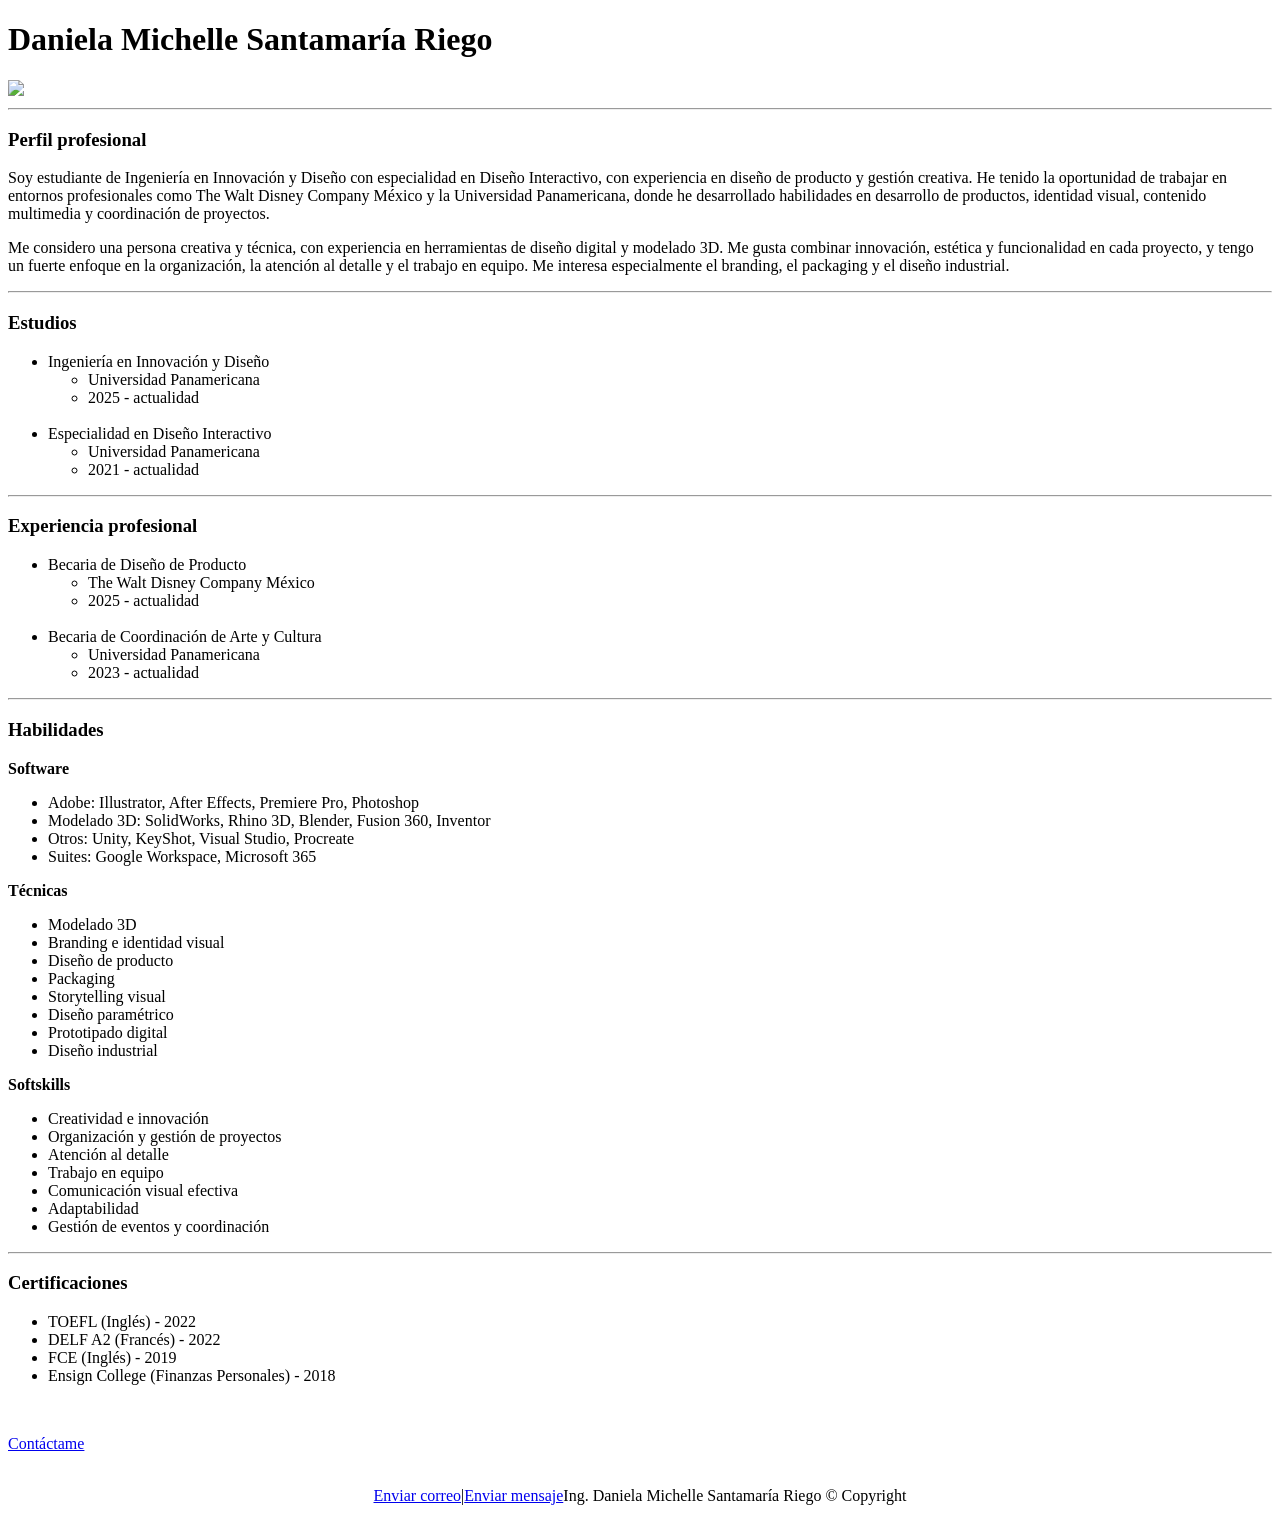
==== index.html @ 4fd10685 "Rename perfil.html to index.html" ====
<!DOCTYPE html>
<html lang="en">
<head>
    <meta charset="UTF-8">
    <meta name="viewport" content="width=device-width, initial-scale=1.0">
    <title>Document</title>
</head>

<body style="font-family:Poppins;">
    <h1>Daniela Michelle Santamaría Riego</h1>
    <img src="https://www.thiings.co/_next/image?url=https%3A%2F%2Flftz25oez4aqbxpq.public.blob.vercel-storage.com%2Fimage-yR5FxgS0r7ekQxBGBYehmvMs0rKMB7.png&w=500&q=75" style="width: 25%;">
    <hr>
    <h3>Perfil profesional</h3>
    <p>Soy estudiante de Ingeniería en Innovación y Diseño con especialidad en Diseño Interactivo, con experiencia en diseño de producto y gestión creativa. He tenido la oportunidad de trabajar en entornos profesionales como The Walt Disney Company México y la Universidad Panamericana, donde he desarrollado habilidades en desarrollo de productos, identidad visual, contenido multimedia y coordinación de proyectos.</p>
    <p>Me considero una persona creativa y técnica, con experiencia en herramientas de diseño digital y modelado 3D. Me gusta combinar innovación, estética y funcionalidad en cada proyecto, y tengo un fuerte enfoque en la organización, la atención al detalle y el trabajo en equipo. Me interesa especialmente el branding, el packaging y el diseño industrial.</p>
    <hr>
    <h3><strong>Estudios</strong></h3>
    <ul>
        <li>Ingeniería en Innovación y Diseño</li>
        <ul>
            <li>Universidad Panamericana</li>
            <li>2025 - actualidad</li>
        </ul>
        <br>
        <li>Especialidad en Diseño Interactivo</li>
        <ul>
            <li>Universidad Panamericana</li>
            <li>2021 - actualidad</li>
        </ul>
    </ul>
    <hr>
    <h3><strong>Experiencia profesional</strong></h3>
    <ul>
        <li>Becaria de Diseño de Producto</li>
        <ul>
            <li>The Walt Disney Company México</li>
            <li>2025 - actualidad</li>
        </ul>
        <br>
        <li>Becaria de Coordinación de Arte y Cultura</li>
        <ul>
            <li>Universidad Panamericana</li>
            <li>2023 - actualidad</li>
        </ul>
    </ul>
    <hr>
    <h3><strong>Habilidades</strong></h3>
    <p><strong>Software</strong></p>
    <ul>
        <li>Adobe: Illustrator, After Effects, Premiere Pro, Photoshop</li>
        <li>Modelado 3D: SolidWorks, Rhino 3D, Blender, Fusion 360, Inventor</li>
        <li>Otros: Unity, KeyShot, Visual Studio, Procreate</li>
        <li>Suites: Google Workspace, Microsoft 365</li>
    </ul>
    <p><strong>Técnicas</strong></p>
    <ul>
        <li>Modelado 3D</li>
        <li>Branding e identidad visual</li>
        <li>Diseño de producto</li>
        <li>Packaging</li>
        <li>Storytelling visual</li>
        <li>Diseño paramétrico</li>
        <li>Prototipado digital</li>
        <li>Diseño industrial</li>
    </ul>
    <p><strong>Softskills</strong></p>
    <ul>
        <li>Creatividad e innovación</li>
        <li>Organización y gestión de proyectos</li>
        <li>Atención al detalle</li>
        <li>Trabajo en equipo</li>
        <li>Comunicación visual efectiva</li>
        <li>Adaptabilidad</li>
        <li>Gestión de eventos y coordinación</li>
    </ul>
    <hr>
    <h3><strong>Certificaciones</strong></h3>
    <ul>
        <li>TOEFL (Inglés) - 2022</li>
        <li>DELF A2 (Francés) - 2022</li>
        <li>FCE (Inglés) - 2019</li>
        <li>Ensign College (Finanzas Personales) - 2018</li>
    </ul>
    <br><p></p><a href="formulario.html">Contáctame</a><br>
    <br>
<footer style="display:flex;justify-content: center;align-items: center">

    <a href="mailto:danielaa.santamaria@outlook.com">Enviar correo</a>
    <p>|</p>
    <a href="https://wa.me/5540803708">Enviar mensaje</a><br>
    <label>Ing. Daniela Michelle Santamaría Riego © Copyright</label>

</footer>
    
</body>
</html>
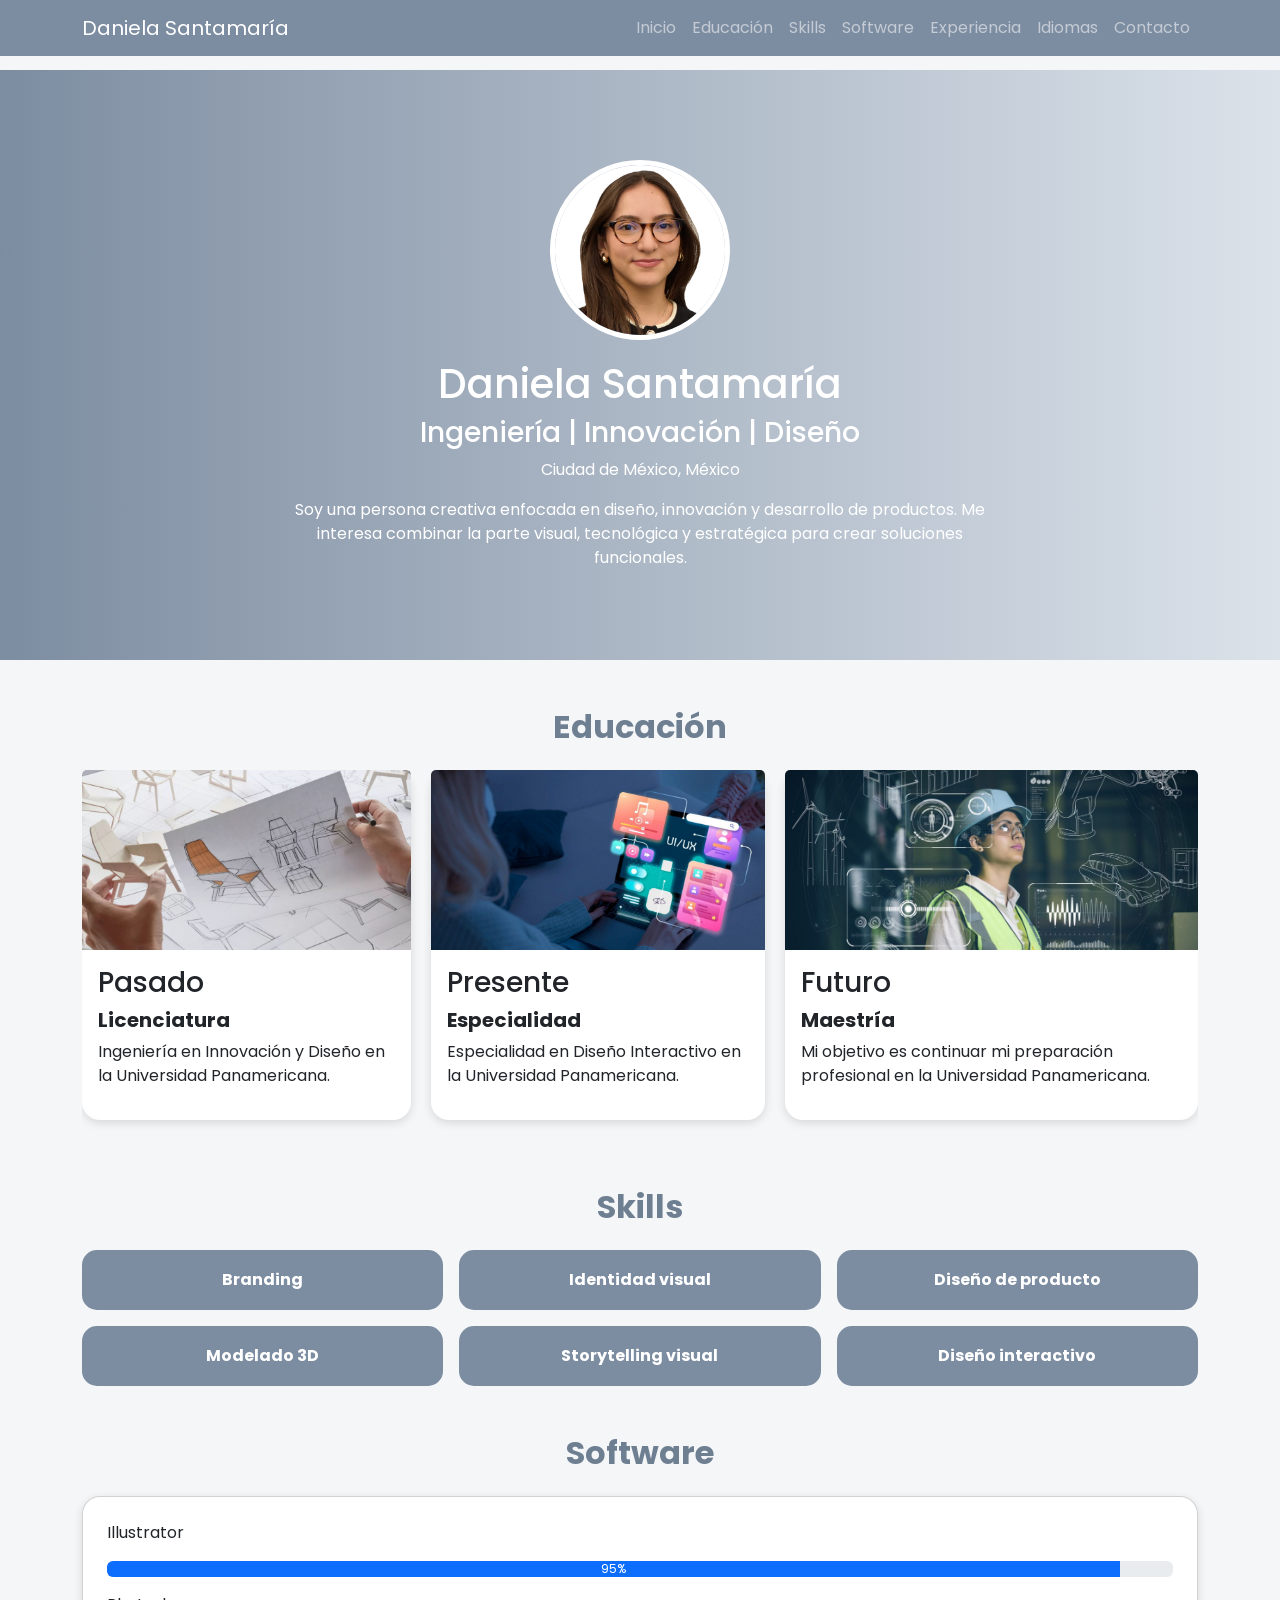
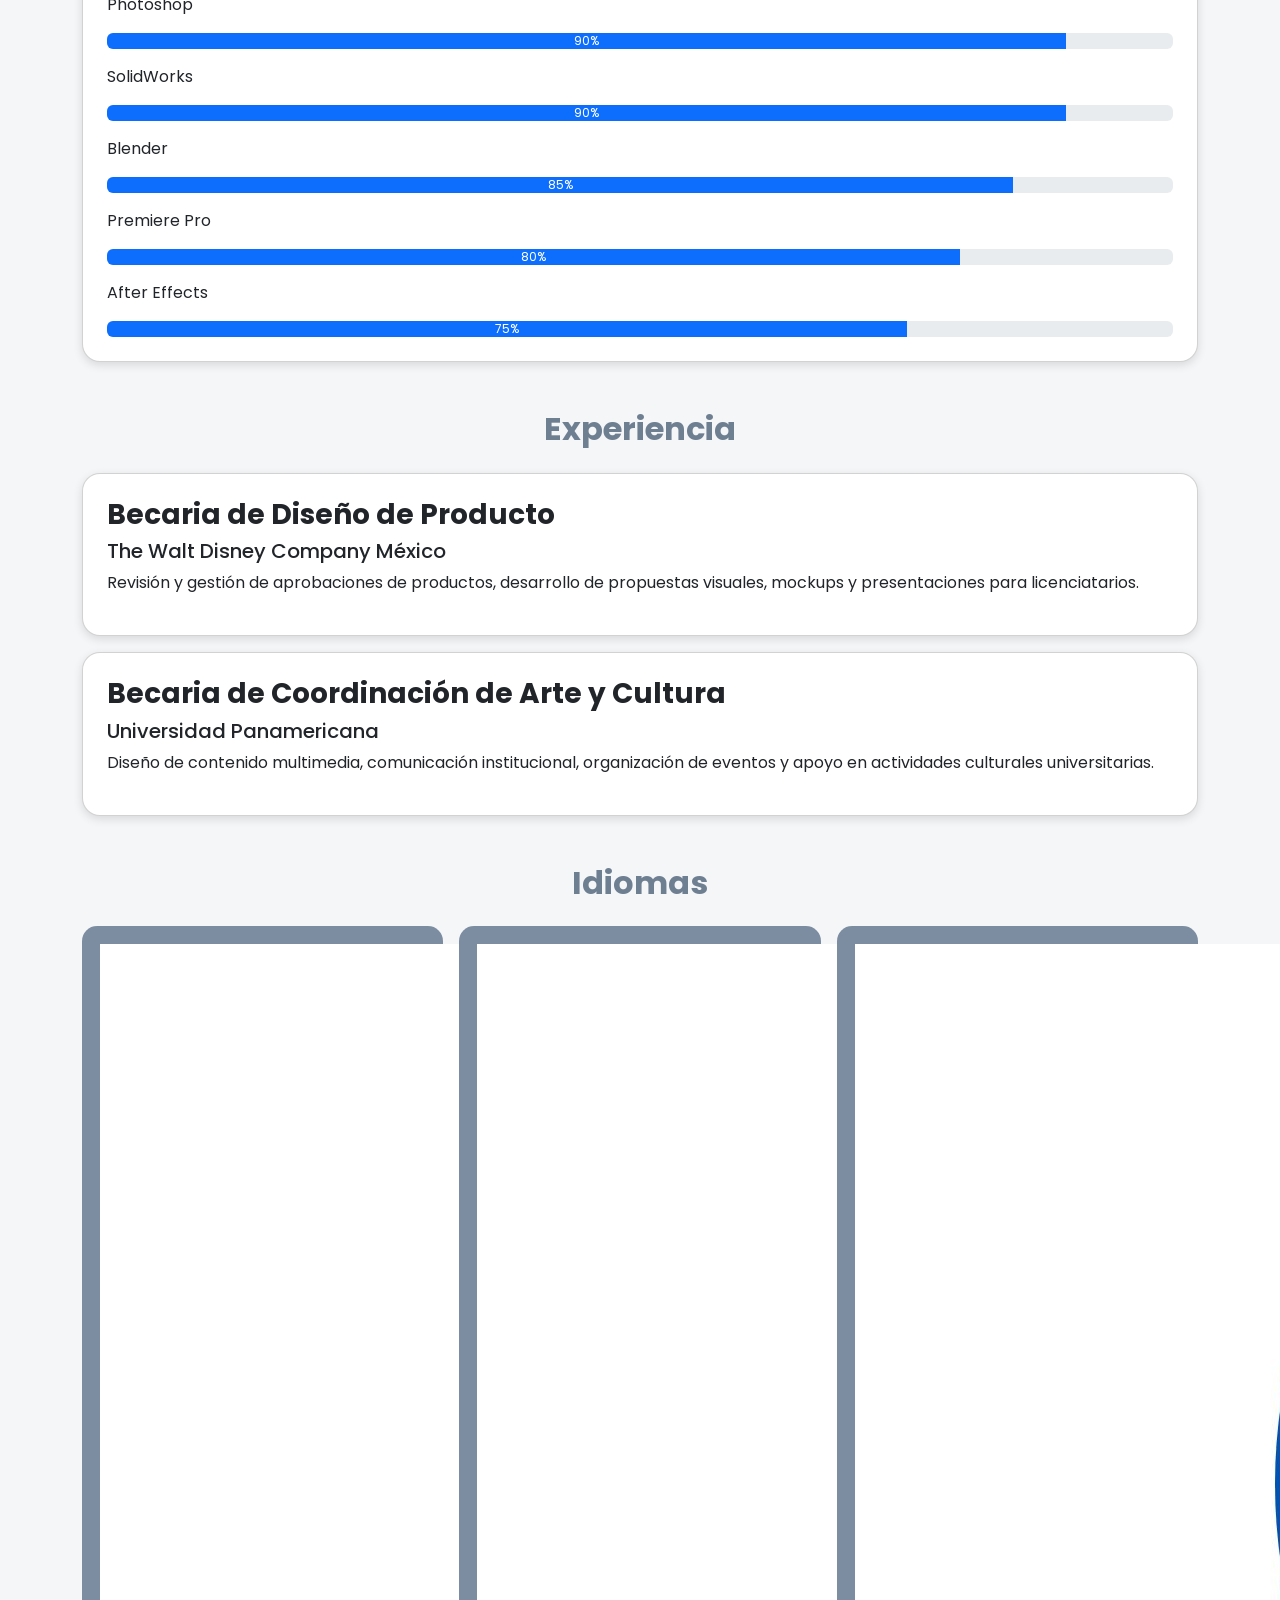
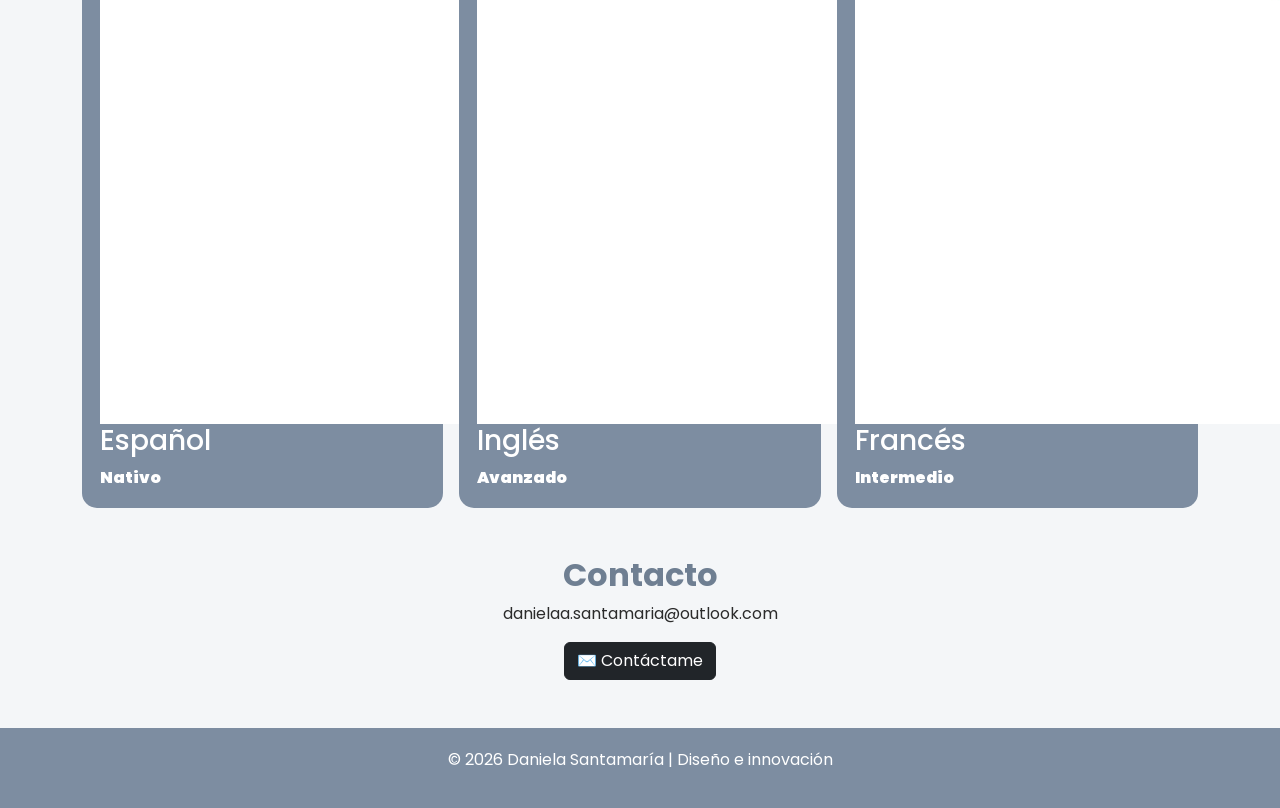
==== commit dee9988a: "Add files via upload" ====
--- a/index.html
+++ b/index.html
@@ -1,96 +1,208 @@
 <!DOCTYPE html>
-<html lang="en">
+<html lang="es">
 <head>
     <meta charset="UTF-8">
     <meta name="viewport" content="width=device-width, initial-scale=1.0">
-    <title>Document</title>
+    <title>Daniela Santamaría | Perfil Personal</title>
+
+    <link href="https://cdn.jsdelivr.net/npm/bootstrap@5.3.3/dist/css/bootstrap.min.css" rel="stylesheet">
+    <link href="https://fonts.googleapis.com/css2?family=Poppins:wght@300;400;600;700&display=swap" rel="stylesheet">
+    <link rel="stylesheet" href="style.css">
 </head>
 
-<body style="font-family:Poppins;">
-    <h1>Daniela Michelle Santamaría Riego</h1>
-    <img src="https://www.thiings.co/_next/image?url=https%3A%2F%2Flftz25oez4aqbxpq.public.blob.vercel-storage.com%2Fimage-yR5FxgS0r7ekQxBGBYehmvMs0rKMB7.png&w=500&q=75" style="width: 25%;">
-    <hr>
-    <h3>Perfil profesional</h3>
-    <p>Soy estudiante de Ingeniería en Innovación y Diseño con especialidad en Diseño Interactivo, con experiencia en diseño de producto y gestión creativa. He tenido la oportunidad de trabajar en entornos profesionales como The Walt Disney Company México y la Universidad Panamericana, donde he desarrollado habilidades en desarrollo de productos, identidad visual, contenido multimedia y coordinación de proyectos.</p>
-    <p>Me considero una persona creativa y técnica, con experiencia en herramientas de diseño digital y modelado 3D. Me gusta combinar innovación, estética y funcionalidad en cada proyecto, y tengo un fuerte enfoque en la organización, la atención al detalle y el trabajo en equipo. Me interesa especialmente el branding, el packaging y el diseño industrial.</p>
-    <hr>
-    <h3><strong>Estudios</strong></h3>
-    <ul>
-        <li>Ingeniería en Innovación y Diseño</li>
-        <ul>
-            <li>Universidad Panamericana</li>
-            <li>2025 - actualidad</li>
-        </ul>
-        <br>
-        <li>Especialidad en Diseño Interactivo</li>
-        <ul>
-            <li>Universidad Panamericana</li>
-            <li>2021 - actualidad</li>
-        </ul>
-    </ul>
-    <hr>
-    <h3><strong>Experiencia profesional</strong></h3>
-    <ul>
-        <li>Becaria de Diseño de Producto</li>
-        <ul>
-            <li>The Walt Disney Company México</li>
-            <li>2025 - actualidad</li>
-        </ul>
-        <br>
-        <li>Becaria de Coordinación de Arte y Cultura</li>
-        <ul>
-            <li>Universidad Panamericana</li>
-            <li>2023 - actualidad</li>
-        </ul>
-    </ul>
-    <hr>
-    <h3><strong>Habilidades</strong></h3>
-    <p><strong>Software</strong></p>
-    <ul>
-        <li>Adobe: Illustrator, After Effects, Premiere Pro, Photoshop</li>
-        <li>Modelado 3D: SolidWorks, Rhino 3D, Blender, Fusion 360, Inventor</li>
-        <li>Otros: Unity, KeyShot, Visual Studio, Procreate</li>
-        <li>Suites: Google Workspace, Microsoft 365</li>
-    </ul>
-    <p><strong>Técnicas</strong></p>
-    <ul>
-        <li>Modelado 3D</li>
-        <li>Branding e identidad visual</li>
-        <li>Diseño de producto</li>
-        <li>Packaging</li>
-        <li>Storytelling visual</li>
-        <li>Diseño paramétrico</li>
-        <li>Prototipado digital</li>
-        <li>Diseño industrial</li>
-    </ul>
-    <p><strong>Softskills</strong></p>
-    <ul>
-        <li>Creatividad e innovación</li>
-        <li>Organización y gestión de proyectos</li>
-        <li>Atención al detalle</li>
-        <li>Trabajo en equipo</li>
-        <li>Comunicación visual efectiva</li>
-        <li>Adaptabilidad</li>
-        <li>Gestión de eventos y coordinación</li>
-    </ul>
-    <hr>
-    <h3><strong>Certificaciones</strong></h3>
-    <ul>
-        <li>TOEFL (Inglés) - 2022</li>
-        <li>DELF A2 (Francés) - 2022</li>
-        <li>FCE (Inglés) - 2019</li>
-        <li>Ensign College (Finanzas Personales) - 2018</li>
-    </ul>
-    <br><p></p><a href="formulario.html">Contáctame</a><br>
-    <br>
-<footer style="display:flex;justify-content: center;align-items: center">
-
-    <a href="mailto:danielaa.santamaria@outlook.com">Enviar correo</a>
-    <p>|</p>
-    <a href="https://wa.me/5540803708">Enviar mensaje</a><br>
-    <label>Ing. Daniela Michelle Santamaría Riego © Copyright</label>
-
+<body>
+
+<header>
+    <nav class="navbar navbar-expand-lg navbar-dark fixed-top">
+        <div class="container">
+            <a class="navbar-brand" href="#inicio">Daniela Santamaría</a>
+
+            <button class="navbar-toggler" type="button" data-bs-toggle="collapse" data-bs-target="#menu">
+                <span class="navbar-toggler-icon"></span>
+            </button>
+
+            <div class="collapse navbar-collapse" id="menu">
+                <ul class="navbar-nav ms-auto">
+                    <li class="nav-item"><a class="nav-link" href="#inicio">Inicio</a></li>
+                    <li class="nav-item"><a class="nav-link" href="#trayectoria">Educación</a></li>
+                    <li class="nav-item"><a class="nav-link" href="#skills">Skills</a></li>
+                    <li class="nav-item"><a class="nav-link" href="#software">Software</a></li>
+                    <li class="nav-item"><a class="nav-link" href="#experiencia">Experiencia</a></li>
+                    <li class="nav-item"><a class="nav-link" href="#idiomas">Idiomas</a></li>
+                    <li class="nav-item"><a class="nav-link" href="#contacto">Contacto</a></li>
+                </ul>
+            </div>
+        </div>
+    </nav>
+</header>
+
+<main>
+
+    <section id="inicio" class="hero">
+        <div class="container text-center">
+            <img src="foto.JPEG" alt="Foto de Daniela Santamaría" class="foto-perfil">
+
+            <h1>Daniela Santamaría</h1>
+            <h3>Ingeniería | Innovación | Diseño</h3>
+            <p>Ciudad de México, México</p>
+
+            <p class="intro">
+                Soy una persona creativa enfocada en diseño, innovación y desarrollo de productos.
+                Me interesa combinar la parte visual, tecnológica y estratégica para crear soluciones funcionales.
+            </p>
+        </div>
+    </section>
+
+    <section id="trayectoria" class="container my-5">
+        <h2 class="text-center mb-4">Educación</h2>
+
+        <div class="scroll-horizontal">
+            <article class="card tarjeta">
+                <img src="pasado.jpg" class="card-img-top" alt="Licenciatura">
+                <div class="card-body">
+                    <h3>Pasado</h3>
+                    <h5><strong>Licenciatura</strong></h5>
+                    <p>Ingeniería en Innovación y Diseño en la Universidad Panamericana.</p>
+                </div>
+            </article>
+
+            <article class="card tarjeta">
+                <img src="presente.jpg" class="card-img-top" alt="Especialidad">
+                <div class="card-body">
+                    <h3>Presente</h3>
+                    <h5><strong>Especialidad</strong></h5>
+                    <p>Especialidad en Diseño Interactivo en la Universidad Panamericana.</p>
+                </div>
+            </article>
+
+            <article class="card tarjeta">
+                <img src="futuro.jpg" class="card-img-top" alt="Maestría">
+                <div class="card-body">
+                    <h3>Futuro</h3>
+                    <h5><strong>Maestría</strong></h5>
+                    <p>Mi objetivo es continuar mi preparación profesional en la Universidad Panamericana.</p>
+                </div>
+            </article>
+        </div>
+    </section>
+
+    <section id="skills" class="container my-5">
+        <h2 class="text-center mb-4">Skills</h2>
+
+        <div class="row g-3 text-center">
+            <article class="col-6 col-md-4"><div class="skill">Branding</div></article>
+            <article class="col-6 col-md-4"><div class="skill">Identidad visual</div></article>
+            <article class="col-6 col-md-4"><div class="skill">Diseño de producto</div></article>
+            <article class="col-6 col-md-4"><div class="skill">Modelado 3D</div></article>
+            <article class="col-6 col-md-4"><div class="skill">Storytelling visual</div></article>
+            <article class="col-6 col-md-4"><div class="skill">Diseño interactivo</div></article>
+        </div>
+    </section>
+
+    <section id="software" class="container my-5">
+        <h2 class="text-center mb-4">Software</h2>
+
+        <div class="card p-4">
+            <p>Illustrator</p>
+            <div class="progress mb-3">
+                <div class="progress-bar" style="width: 95%">95%</div>
+            </div>
+
+            <p>Photoshop</p>
+            <div class="progress mb-3">
+                <div class="progress-bar" style="width: 90%">90%</div>
+            </div>
+
+            <p>SolidWorks</p>
+            <div class="progress mb-3">
+                <div class="progress-bar" style="width: 90%">90%</div>
+            </div>
+
+            <p>Blender</p>
+            <div class="progress mb-3">
+                <div class="progress-bar" style="width: 85%">85%</div>
+            </div>
+
+            <p>Premiere Pro</p>
+            <div class="progress mb-3">
+                <div class="progress-bar" style="width: 80%">80%</div>
+            </div>
+
+            <p>After Effects</p>
+            <div class="progress">
+                <div class="progress-bar" style="width: 75%">75%</div>
+            </div>
+        </div>
+    </section>
+
+    <section id="experiencia" class="container my-5">
+        <h2 class="text-center mb-4">Experiencia</h2>
+
+        <article class="card p-4 mb-3">
+            <h3><strong>Becaria de Diseño de Producto</strong></h3>
+            <h5>The Walt Disney Company México</h5>
+            <p>Revisión y gestión de aprobaciones de productos, desarrollo de propuestas visuales, mockups y presentaciones para licenciatarios.</p>
+        </article>
+
+        <article class="card p-4">
+            <h3><strong>Becaria de Coordinación de Arte y Cultura</strong></h3>
+            <h5>Universidad Panamericana</h5>
+            <p>Diseño de contenido multimedia, comunicación institucional, organización de eventos y apoyo en actividades culturales universitarias.</p>
+        </article>
+    </section>
+
+    <section id="idiomas" class="container my-5">
+        <h2 class="text-center mb-4">Idiomas</h2>
+
+        <div class="row g-3">
+            <article class="col-md-4">
+                <div class="idioma">
+                    <img src="espanol.jpg" alt="Español" class="img-idioma">
+                    <div>
+                        <h3>Español</h3>
+                        <strong>Nativo</strong>
+                    </div>
+                </div>
+            </article>
+
+            <article class="col-md-4">
+                <div class="idioma">
+                    <img src="ingles.jpg" alt="Inglés" class="img-idioma">
+                    <div>
+                        <h3>Inglés</h3>
+                        <strong>Avanzado</strong>
+                    </div>
+                </div>
+            </article>
+
+            <article class="col-md-4">
+                <div class="idioma">
+                    <img src="frances.jpg" alt="Francés" class="img-idioma">
+                    <div>
+                        <h3>Francés</h3>
+                        <strong>Intermedio</strong>
+                    </div>
+                </div>
+            </article>
+        </div>
+    </section>
+
+    <section id="contacto" class="container my-5 text-center">
+        <h2>Contacto</h2>
+        <p>danielaa.santamaria@outlook.com</p>
+
+        <a href="mailto:danielaa.santamaria@outlook.com?subject=Contacto%20desde%20tu%20portafolio" class="btn btn-dark">
+            ✉️ Contáctame
+        </a>
+    </section>
+
+</main>
+
+<footer>
+    <p>© 2026 Daniela Santamaría | Diseño e innovación</p>
 </footer>
-    
+
+<script src="https://cdn.jsdelivr.net/npm/bootstrap@5.3.3/dist/js/bootstrap.bundle.min.js"></script>
+
 </body>
 </html>
--- a/style.css
+++ b/style.css
@@ -0,0 +1,79 @@
+body {
+    padding-top: 70px;
+    background-color: #f4f6f8;
+    color: #2b2b2b;
+    font-family: 'Poppins', sans-serif;
+}
+
+.navbar {
+    background-color: #7d8da1;
+}
+
+.hero {
+    background: linear-gradient(to right, #7d8da1, #dbe2ea);
+    color: white;
+    padding: 90px 20px;
+}
+
+.foto-perfil {
+    width: 180px;
+    height: 180px;
+    border-radius: 50%;
+    object-fit: cover;
+    border: 5px solid white;
+    margin-bottom: 20px;
+}
+
+.intro {
+    max-width: 700px;
+    margin: auto;
+}
+
+h2 {
+    color: #6f7f92;
+    font-weight: bold;
+}
+
+.scroll-horizontal {
+    display: flex;
+    gap: 20px;
+    overflow-x: auto;
+    padding-bottom: 20px;
+    scroll-snap-type: x mandatory;
+}
+
+.tarjeta {
+    min-width: 300px;
+    scroll-snap-align: center;
+    border: none;
+    box-shadow: 0px 4px 12px rgba(0,0,0,0.15);
+}
+
+.tarjeta img {
+    height: 180px;
+    object-fit: cover;
+}
+
+.skill, .idioma {
+    background-color: #7d8da1;
+    color: white;
+    padding: 18px;
+    border-radius: 15px;
+    font-weight: bold;
+}
+
+.card {
+    border-radius: 18px;
+    box-shadow: 0px 3px 10px rgba(0,0,0,0.12);
+}
+
+button {
+    border-radius: 20px;
+}
+
+footer {
+    background-color: #7d8da1;
+    color: white;
+    text-align: center;
+    padding: 20px;
+}
